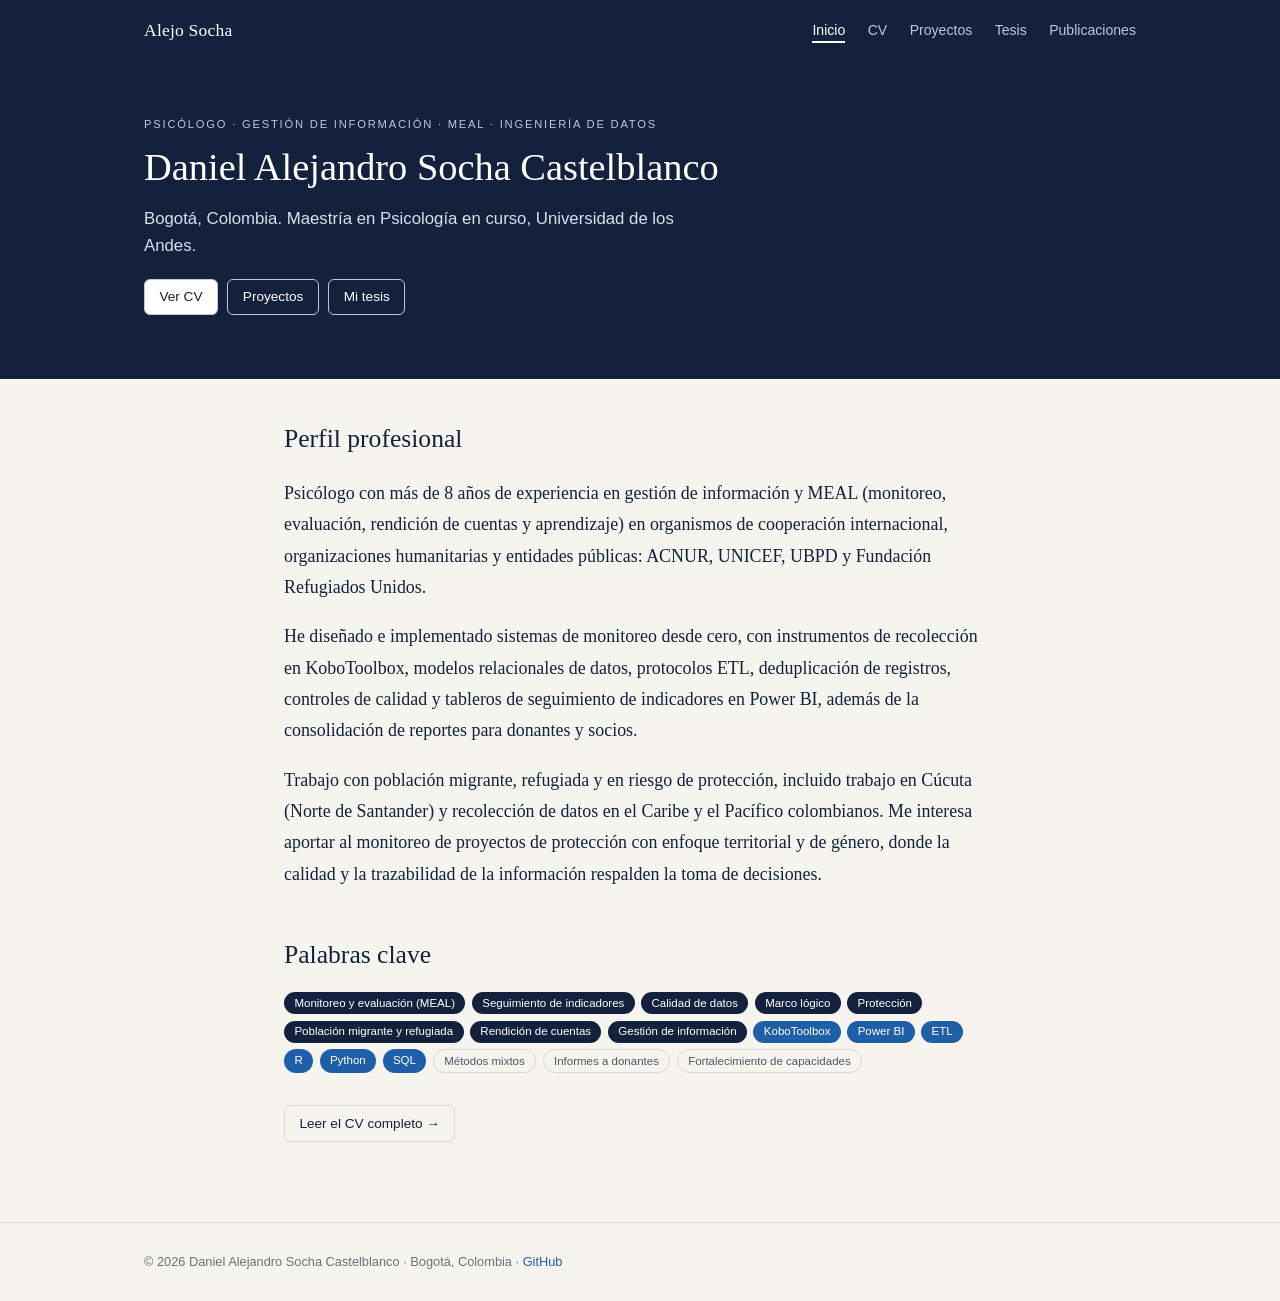
==== index.html @ 06cb5667 "Add 'Publicaciones' link to navigatiInicio: enlace a Publicaciones en el menuon header" ====
<!doctype html>
<html lang="es"><head><meta charset="utf-8"><meta name="viewport" content="width=device-width,initial-scale=1">
<title>Inicio · Alejo Socha</title>
<meta name="description" content="Daniel Alejandro Socha Castelblanco: psicólogo, especialista en gestión de información, MEAL e ingeniería de datos en contextos humanitarios y de desarrollo.">
<link rel="stylesheet" href="style.css"></head><body>
<header class="nav"><div class="wrap"><a class="brand" href="index.html">Alejo Socha</a><nav><ul><li><a href="index.html" class="active">Inicio</a></li><li><a href="cv.html">CV</a></li><li><a href="proyectos.html">Proyectos</a></li><li><a href="tesis.html">Tesis</a></li><li><a href="publicaciones.html">Publicaciones</a></li></ul></nav></div></header>
<section class="hero"><div class="wrap" style="grid-template-columns:1fr">
<div>
<p class="eyebrow">Psicólogo · Gestión de información · MEAL · Ingeniería de datos</p>
<h1>Daniel Alejandro Socha Castelblanco</h1>
<p class="lead">Bogotá, Colombia. Maestría en Psicología en curso, Universidad de los Andes.</p>
<div class="btns"><a class="btn solid" href="cv.html">Ver CV</a><a class="btn" href="proyectos.html">Proyectos</a><a class="btn" href="tesis.html">Mi tesis</a></div>
</div></div></section><main><div class="wrap" style="max-width:760px">
<h2>Perfil profesional</h2>
<p style="font-family:Georgia,serif;font-size:1.12rem;line-height:1.75">Psicólogo con más de 8 años de experiencia en gestión de información y MEAL (monitoreo, evaluación, rendición de cuentas y aprendizaje) en organismos de cooperación internacional, organizaciones humanitarias y entidades públicas: ACNUR, UNICEF, UBPD y Fundación Refugiados Unidos.</p>
<p style="font-family:Georgia,serif;font-size:1.12rem;line-height:1.75">He diseñado e implementado sistemas de monitoreo desde cero, con instrumentos de recolección en KoboToolbox, modelos relacionales de datos, protocolos ETL, deduplicación de registros, controles de calidad y tableros de seguimiento de indicadores en Power BI, además de la consolidación de reportes para donantes y socios.</p>
<p style="font-family:Georgia,serif;font-size:1.12rem;line-height:1.75">Trabajo con población migrante, refugiada y en riesgo de protección, incluido trabajo en Cúcuta (Norte de Santander) y recolección de datos en el Caribe y el Pacífico colombianos. Me interesa aportar al monitoreo de proyectos de protección con enfoque territorial y de género, donde la calidad y la trazabilidad de la información respalden la toma de decisiones.</p>

<h2>Palabras clave</h2>
<div class="tags" style="margin-top:0">
<span class="tag">Monitoreo y evaluación (MEAL)</span><span class="tag">Seguimiento de indicadores</span><span class="tag">Calidad de datos</span><span class="tag">Marco lógico</span><span class="tag">Protección</span><span class="tag">Población migrante y refugiada</span><span class="tag">Rendición de cuentas</span><span class="tag">Gestión de información</span><span class="tag b">KoboToolbox</span><span class="tag b">Power BI</span><span class="tag b">ETL</span><span class="tag b">R</span><span class="tag b">Python</span><span class="tag b">SQL</span><span class="tag o">Métodos mixtos</span><span class="tag o">Informes a donantes</span><span class="tag o">Fortalecimiento de capacidades</span>
</div>
<p style="margin-top:2rem"><a class="btn" style="color:var(--fg);border-color:var(--line)" href="cv.html">Leer el CV completo →</a></p>
</div></main>
<footer><div class="wrap">© 2026 Daniel Alejandro Socha Castelblanco · Bogotá, Colombia · <a href="https://github.com/dalejandro0506">GitHub</a></div></footer>
</body></html>
---- style.css ----
:root{
  --navy:#14213D; --navy-2:#1d2d52; --bg:#F6F4EE; --card:#FDFCF8; --line:#DDD8CB;
  --fg:#14213D; --muted:#4D5669; --soft:#6A7179; --green:#00833D; --red:#B3261E; --gold:#E0A100; --blue:#1F5FA8;
  --serif:Georgia,"Times New Roman",serif; --sans:Arial,Helvetica,sans-serif;
}
@media (prefers-color-scheme:dark){
  :root{--bg:#0d1424; --card:#141d33; --line:#26324e; --fg:#ECE8DD; --muted:#B4BCCB; --soft:#8f98aa; --navy:#0a1020; --navy-2:#16213b; --green:#3fbf7a; --red:#ff6b61; --blue:#6aa8ec}
}
*{box-sizing:border-box}
html{scroll-behavior:smooth}
body{margin:0;background:var(--bg);color:var(--fg);font-family:var(--sans);line-height:1.6;font-size:16px}
a{color:var(--blue);text-decoration:none} a:hover{text-decoration:underline}
.wrap{max-width:1040px;margin:0 auto;padding:0 1.5rem}
header.nav{background:var(--navy);color:#fff}
header.nav .wrap{display:flex;justify-content:space-between;align-items:center;flex-wrap:wrap;gap:.4rem 1.5rem;padding-top:1rem;padding-bottom:1rem}
.brand{font-family:var(--serif);font-size:1.1rem;color:#fff;letter-spacing:.01em}
.brand:hover{text-decoration:none}
.nav ul{list-style:none;display:flex;gap:1.4rem;margin:0;padding:0;flex-wrap:wrap}
.nav li a{color:#BFC8D8;font-size:.88rem;padding-bottom:.2rem}
.nav li a:hover{color:#fff;text-decoration:none}
.nav li a.active{color:#fff;border-bottom:2px solid #fff}
.hero{background:var(--navy);color:#fff;padding:3.5rem 0 4rem}
.hero .wrap{display:grid;grid-template-columns:1.5fr 1fr;gap:3rem;align-items:end}
.eyebrow{font-size:.7rem;letter-spacing:.16em;text-transform:uppercase;color:#BFC8D8;margin:0 0 .6rem}
h1{font-family:var(--serif);font-weight:normal;font-size:2.4rem;line-height:1.2;margin:0 0 1rem}
.hero p.lead{color:#D9DFEA;font-size:1.05rem;margin:0 0 1.2rem;max-width:34rem}
.hero .btns{display:flex;gap:.6rem;flex-wrap:wrap}
.btn{display:inline-block;border:1px solid #BFC8D8;border-radius:6px;padding:.4rem .9rem;font-size:.85rem;color:#fff}
.btn:hover{background:#fff;color:var(--navy);text-decoration:none}
.btn.solid{background:#fff;color:var(--navy)}
.btn.solid:hover{background:#DDE3EE}
.stats{display:grid;grid-template-columns:1fr 1fr;gap:.8rem}
.stat{background:var(--navy-2);border:1px solid #2a3a63;border-radius:8px;padding:.9rem 1rem}
.stat b{display:block;font-family:var(--serif);font-weight:normal;font-size:1.9rem;line-height:1.1}
.stat span{font-size:.75rem;color:#BFC8D8;line-height:1.3;display:block;margin-top:.3rem}
main{padding:2.5rem 0 4rem}
h2{font-family:var(--serif);font-weight:normal;font-size:1.6rem;margin:2.8rem 0 1rem}
h2:first-child{margin-top:0}
h3{font-family:var(--serif);font-weight:normal;font-size:1.15rem;margin:0 0 .3rem}
.label{font-size:.68rem;letter-spacing:.14em;text-transform:uppercase;color:var(--soft);margin:0 0 .4rem}
.cards{display:grid;grid-template-columns:repeat(auto-fit,minmax(280px,1fr));gap:1rem}
.card{background:var(--card);border:1px solid var(--line);border-radius:8px;padding:1.1rem 1.3rem}
.card p{margin:.3rem 0;font-size:.92rem;color:var(--muted)}
.card.dark{background:var(--navy);color:#fff;border-color:var(--navy)}
.card.dark p{color:#D9DFEA}
.card.dark .label{color:#BFC8D8}
.tags{display:flex;flex-wrap:wrap;gap:.4rem;margin-top:.7rem}
.tag{font-size:.72rem;border-radius:999px;padding:.12rem .65rem;color:#fff;background:var(--navy)}
.tag.g{background:var(--green)} .tag.r{background:var(--red)} .tag.b{background:var(--blue)}
.tag.o{background:transparent;color:var(--muted);border:1px solid var(--line)}
.tl{list-style:none;margin:0;padding:0}
.tl>li{display:grid;grid-template-columns:150px 1fr;gap:1.5rem;padding:1.3rem 0;border-top:1px solid var(--line)}
.tl .when{font-size:.8rem;color:var(--soft)}
.tl .org{font-size:.9rem;color:var(--muted);margin:0 0 .5rem}
.tl ul{margin:.4rem 0 0;padding-left:1.1rem;font-size:.92rem;color:var(--muted)}
.tl ul li{margin:.25rem 0}
.meta{color:var(--soft);font-size:.85rem}
.flow{display:grid;grid-template-columns:1fr auto 1fr auto 1fr;gap:.6rem;align-items:stretch}
.flow .arrow{align-self:center;color:var(--soft);font-size:1.4rem}
.flow .card{padding:.9rem 1rem}
.flow .card div{font-size:.85rem;padding:.35rem .5rem;margin:.3rem 0;border:1px solid var(--line);border-radius:5px;background:var(--bg)}
.flow .red div{border-color:var(--red);color:var(--red)} .flow .grn div{border-color:var(--green);color:var(--green)}
table{border-collapse:collapse;width:100%;font-size:.88rem;background:var(--card)}
th{background:var(--navy);color:#fff;text-align:left;padding:.5rem .7rem;font-weight:bold;font-size:.78rem}
td{padding:.5rem .7rem;border-top:1px solid var(--line);color:var(--muted)}
footer{border-top:1px solid var(--line);padding:1.8rem 0;color:var(--soft);font-size:.8rem}
@media(max-width:760px){
  .hero .wrap{grid-template-columns:1fr} h1{font-size:1.9rem}
  .tl>li{grid-template-columns:1fr;gap:.3rem}
  .flow{grid-template-columns:1fr}.flow .arrow{transform:rotate(90deg);justify-self:center}
}
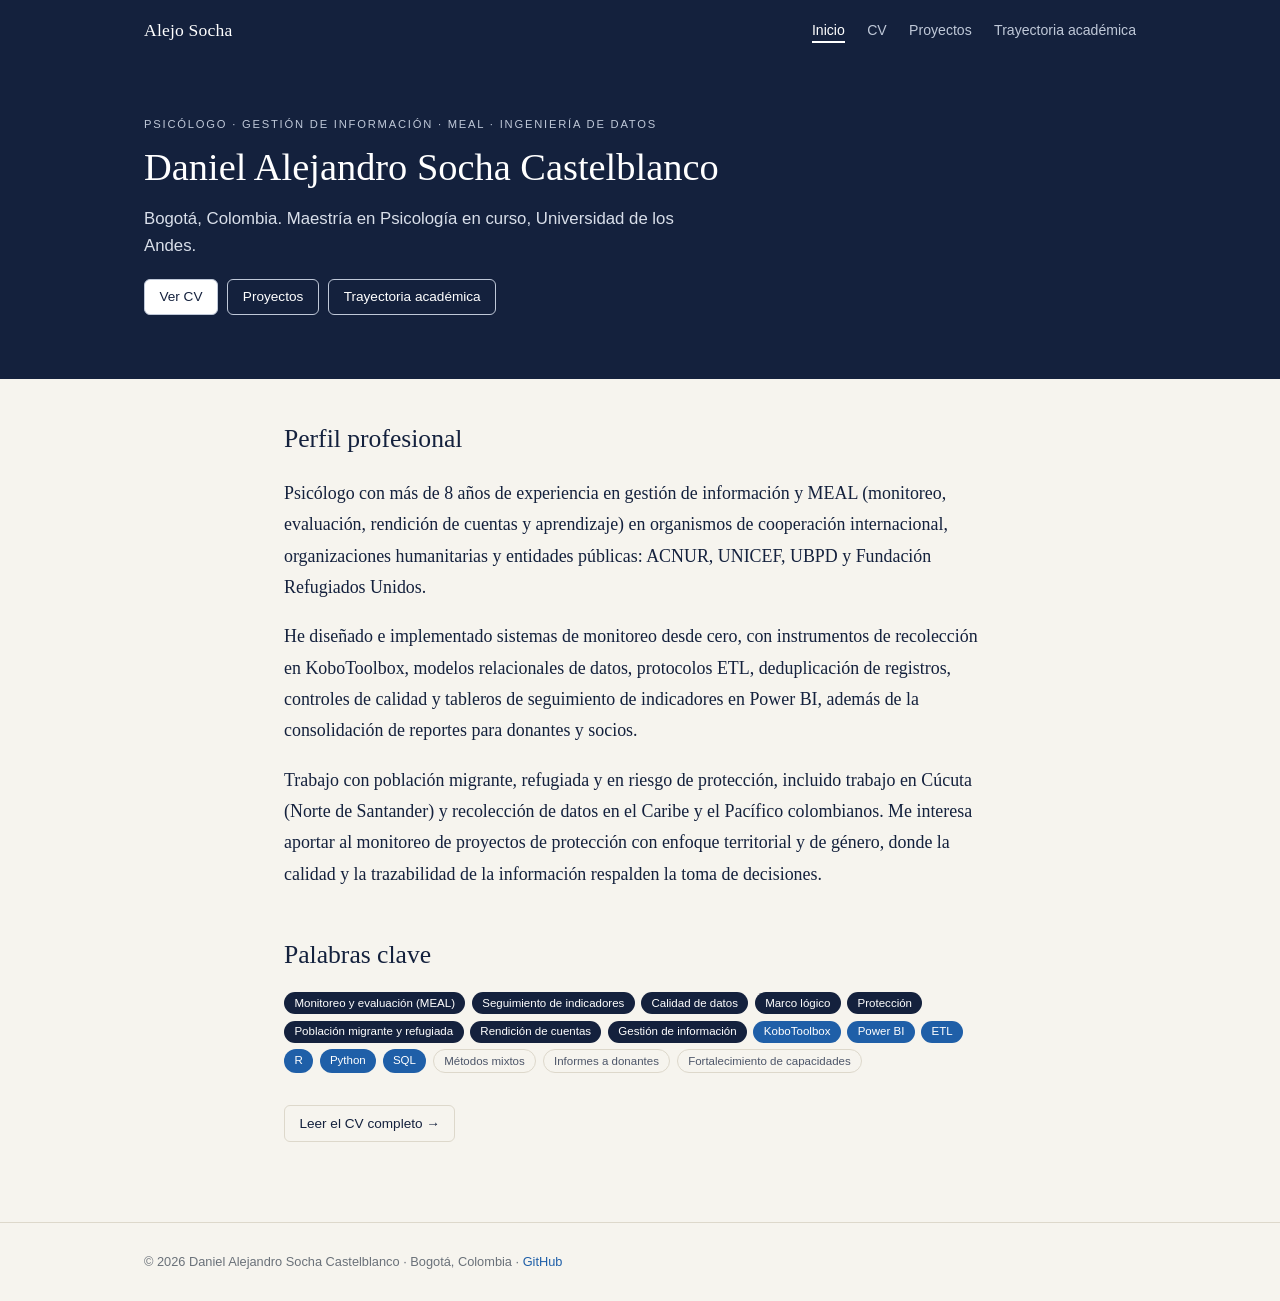
==== commit 024491e9: "Inicio: menu Trayectoria academica" ====
--- a/index.html
+++ b/index.html
@@ -3,13 +3,13 @@
 <title>Inicio · Alejo Socha</title>
 <meta name="description" content="Daniel Alejandro Socha Castelblanco: psicólogo, especialista en gestión de información, MEAL e ingeniería de datos en contextos humanitarios y de desarrollo.">
 <link rel="stylesheet" href="style.css"></head><body>
-<header class="nav"><div class="wrap"><a class="brand" href="index.html">Alejo Socha</a><nav><ul><li><a href="index.html" class="active">Inicio</a></li><li><a href="cv.html">CV</a></li><li><a href="proyectos.html">Proyectos</a></li><li><a href="tesis.html">Tesis</a></li><li><a href="publicaciones.html">Publicaciones</a></li></ul></nav></div></header>
+<header class="nav"><div class="wrap"><a class="brand" href="index.html">Alejo Socha</a><nav><ul><li><a href="index.html" class="active">Inicio</a></li><li><a href="cv.html">CV</a></li><li><a href="proyectos.html">Proyectos</a></li><li><a href="tesis.html">Trayectoria académica</a></li></ul></nav></div></header>
 <section class="hero"><div class="wrap" style="grid-template-columns:1fr">
 <div>
 <p class="eyebrow">Psicólogo · Gestión de información · MEAL · Ingeniería de datos</p>
 <h1>Daniel Alejandro Socha Castelblanco</h1>
 <p class="lead">Bogotá, Colombia. Maestría en Psicología en curso, Universidad de los Andes.</p>
-<div class="btns"><a class="btn solid" href="cv.html">Ver CV</a><a class="btn" href="proyectos.html">Proyectos</a><a class="btn" href="tesis.html">Mi tesis</a></div>
+<div class="btns"><a class="btn solid" href="cv.html">Ver CV</a><a class="btn" href="proyectos.html">Proyectos</a><a class="btn" href="tesis.html">Trayectoria académica</a></div>
 </div></div></section><main><div class="wrap" style="max-width:760px">
 <h2>Perfil profesional</h2>
 <p style="font-family:Georgia,serif;font-size:1.12rem;line-height:1.75">Psicólogo con más de 8 años de experiencia en gestión de información y MEAL (monitoreo, evaluación, rendición de cuentas y aprendizaje) en organismos de cooperación internacional, organizaciones humanitarias y entidades públicas: ACNUR, UNICEF, UBPD y Fundación Refugiados Unidos.</p>
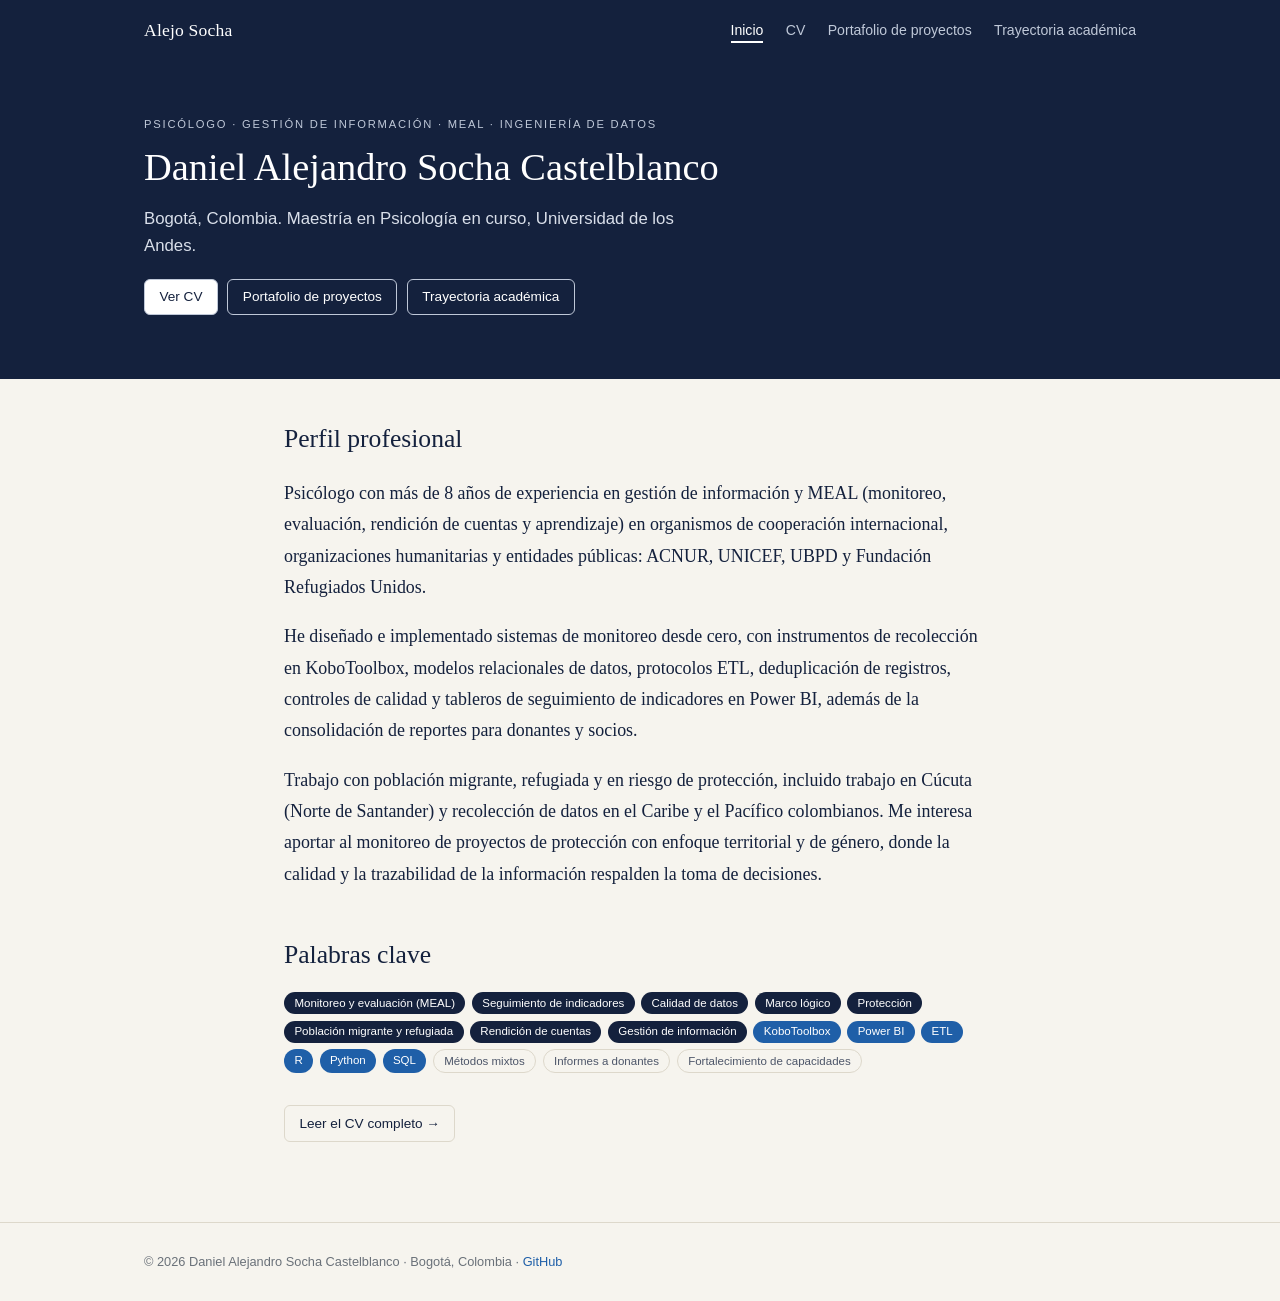
==== commit 7c0a3689: "Update index.html" ====
--- a/index.html
+++ b/index.html
@@ -3,13 +3,13 @@
 <title>Inicio · Alejo Socha</title>
 <meta name="description" content="Daniel Alejandro Socha Castelblanco: psicólogo, especialista en gestión de información, MEAL e ingeniería de datos en contextos humanitarios y de desarrollo.">
 <link rel="stylesheet" href="style.css"></head><body>
-<header class="nav"><div class="wrap"><a class="brand" href="index.html">Alejo Socha</a><nav><ul><li><a href="index.html" class="active">Inicio</a></li><li><a href="cv.html">CV</a></li><li><a href="proyectos.html">Proyectos</a></li><li><a href="tesis.html">Trayectoria académica</a></li></ul></nav></div></header>
+<header class="nav"><div class="wrap"><a class="brand" href="index.html">Alejo Socha</a><nav><ul><li><a href="index.html" class="active">Inicio</a></li><li><a href="cv.html">CV</a></li><li><a href="proyectos.html">Portafolio de proyectos</a></li><li><a href="tesis.html">Trayectoria académica</a></li></ul></nav></div></header>
 <section class="hero"><div class="wrap" style="grid-template-columns:1fr">
 <div>
 <p class="eyebrow">Psicólogo · Gestión de información · MEAL · Ingeniería de datos</p>
 <h1>Daniel Alejandro Socha Castelblanco</h1>
 <p class="lead">Bogotá, Colombia. Maestría en Psicología en curso, Universidad de los Andes.</p>
-<div class="btns"><a class="btn solid" href="cv.html">Ver CV</a><a class="btn" href="proyectos.html">Proyectos</a><a class="btn" href="tesis.html">Trayectoria académica</a></div>
+<div class="btns"><a class="btn solid" href="cv.html">Ver CV</a><a class="btn" href="proyectos.html">Portafolio de proyectos</a><a class="btn" href="tesis.html">Trayectoria académica</a></div>
 </div></div></section><main><div class="wrap" style="max-width:760px">
 <h2>Perfil profesional</h2>
 <p style="font-family:Georgia,serif;font-size:1.12rem;line-height:1.75">Psicólogo con más de 8 años de experiencia en gestión de información y MEAL (monitoreo, evaluación, rendición de cuentas y aprendizaje) en organismos de cooperación internacional, organizaciones humanitarias y entidades públicas: ACNUR, UNICEF, UBPD y Fundación Refugiados Unidos.</p>
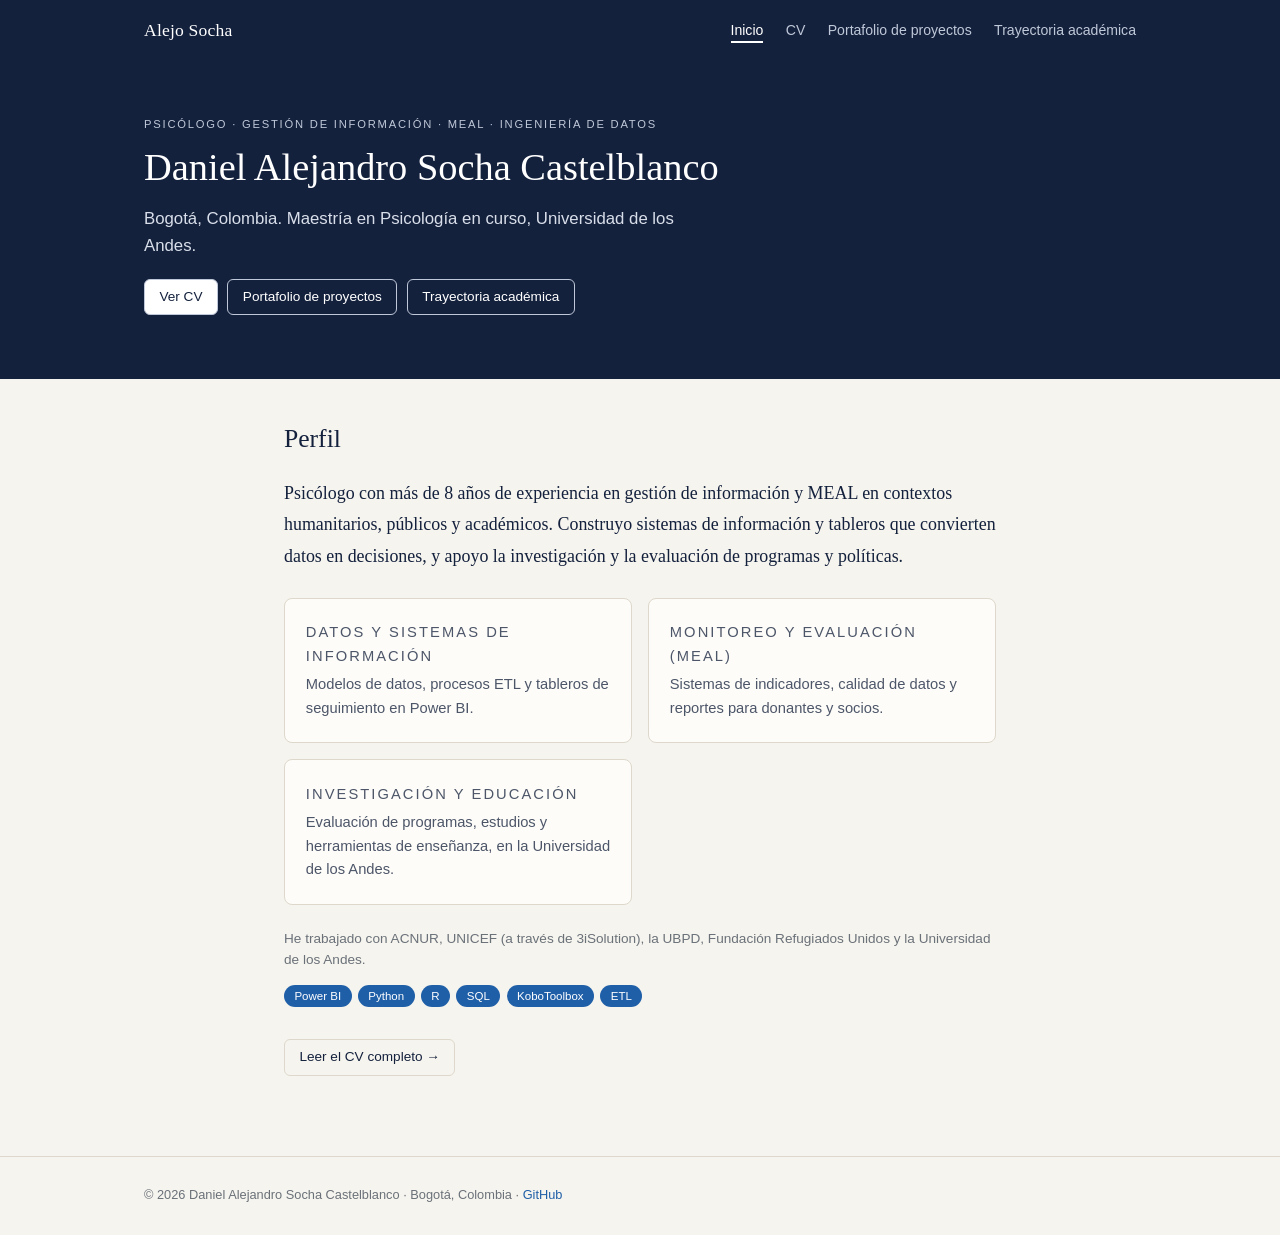
==== commit f8b16e7c: "Inicio: perfil sintetizado Added professional profile and experience details." ====
--- a/index.html
+++ b/index.html
@@ -10,16 +10,21 @@
 <h1>Daniel Alejandro Socha Castelblanco</h1>
 <p class="lead">Bogotá, Colombia. Maestría en Psicología en curso, Universidad de los Andes.</p>
 <div class="btns"><a class="btn solid" href="cv.html">Ver CV</a><a class="btn" href="proyectos.html">Portafolio de proyectos</a><a class="btn" href="tesis.html">Trayectoria académica</a></div>
-</div></div></section><main><div class="wrap" style="max-width:760px">
-<h2>Perfil profesional</h2>
-<p style="font-family:Georgia,serif;font-size:1.12rem;line-height:1.75">Psicólogo con más de 8 años de experiencia en gestión de información y MEAL (monitoreo, evaluación, rendición de cuentas y aprendizaje) en organismos de cooperación internacional, organizaciones humanitarias y entidades públicas: ACNUR, UNICEF, UBPD y Fundación Refugiados Unidos.</p>
-<p style="font-family:Georgia,serif;font-size:1.12rem;line-height:1.75">He diseñado e implementado sistemas de monitoreo desde cero, con instrumentos de recolección en KoboToolbox, modelos relacionales de datos, protocolos ETL, deduplicación de registros, controles de calidad y tableros de seguimiento de indicadores en Power BI, además de la consolidación de reportes para donantes y socios.</p>
-<p style="font-family:Georgia,serif;font-size:1.12rem;line-height:1.75">Trabajo con población migrante, refugiada y en riesgo de protección, incluido trabajo en Cúcuta (Norte de Santander) y recolección de datos en el Caribe y el Pacífico colombianos. Me interesa aportar al monitoreo de proyectos de protección con enfoque territorial y de género, donde la calidad y la trazabilidad de la información respalden la toma de decisiones.</p>
+</div></div></section><main>
+<div class="wrap" style="max-width:760px">
+<h2>Perfil</h2>
+<p style="font-family:Georgia,serif;font-size:1.12rem;line-height:1.75">Psicólogo con más de 8 años de experiencia en gestión de información y MEAL en contextos humanitarios, públicos y académicos. Construyo sistemas de información y tableros que convierten datos en decisiones, y apoyo la investigación y la evaluación de programas y políticas.</p>
 
-<h2>Palabras clave</h2>
-<div class="tags" style="margin-top:0">
-<span class="tag">Monitoreo y evaluación (MEAL)</span><span class="tag">Seguimiento de indicadores</span><span class="tag">Calidad de datos</span><span class="tag">Marco lógico</span><span class="tag">Protección</span><span class="tag">Población migrante y refugiada</span><span class="tag">Rendición de cuentas</span><span class="tag">Gestión de información</span><span class="tag b">KoboToolbox</span><span class="tag b">Power BI</span><span class="tag b">ETL</span><span class="tag b">R</span><span class="tag b">Python</span><span class="tag b">SQL</span><span class="tag o">Métodos mixtos</span><span class="tag o">Informes a donantes</span><span class="tag o">Fortalecimiento de capacidades</span>
+<div class="cards" style="margin-top:1.6rem">
+  <div class="card"><p class="label">Datos y sistemas de información</p><p>Modelos de datos, procesos ETL y tableros de seguimiento en Power BI.</p></div>
+  <div class="card"><p class="label">Monitoreo y evaluación (MEAL)</p><p>Sistemas de indicadores, calidad de datos y reportes para donantes y socios.</p></div>
+  <div class="card"><p class="label">Investigación y educación</p><p>Evaluación de programas, estudios y herramientas de enseñanza, en la Universidad de los Andes.</p></div>
 </div>
+
+<p class="meta" style="margin-top:1.4rem">He trabajado con ACNUR, UNICEF (a través de 3iSolution), la UBPD, Fundación Refugiados Unidos y la Universidad de los Andes.</p>
+
+<div class="tags" style="margin-top:.6rem"><span class="tag b">Power BI</span><span class="tag b">Python</span><span class="tag b">R</span><span class="tag b">SQL</span><span class="tag b">KoboToolbox</span><span class="tag b">ETL</span></div>
+
 <p style="margin-top:2rem"><a class="btn" style="color:var(--fg);border-color:var(--line)" href="cv.html">Leer el CV completo →</a></p>
 </div></main>
 <footer><div class="wrap">© 2026 Daniel Alejandro Socha Castelblanco · Bogotá, Colombia · <a href="https://github.com/dalejandro0506">GitHub</a></div></footer>
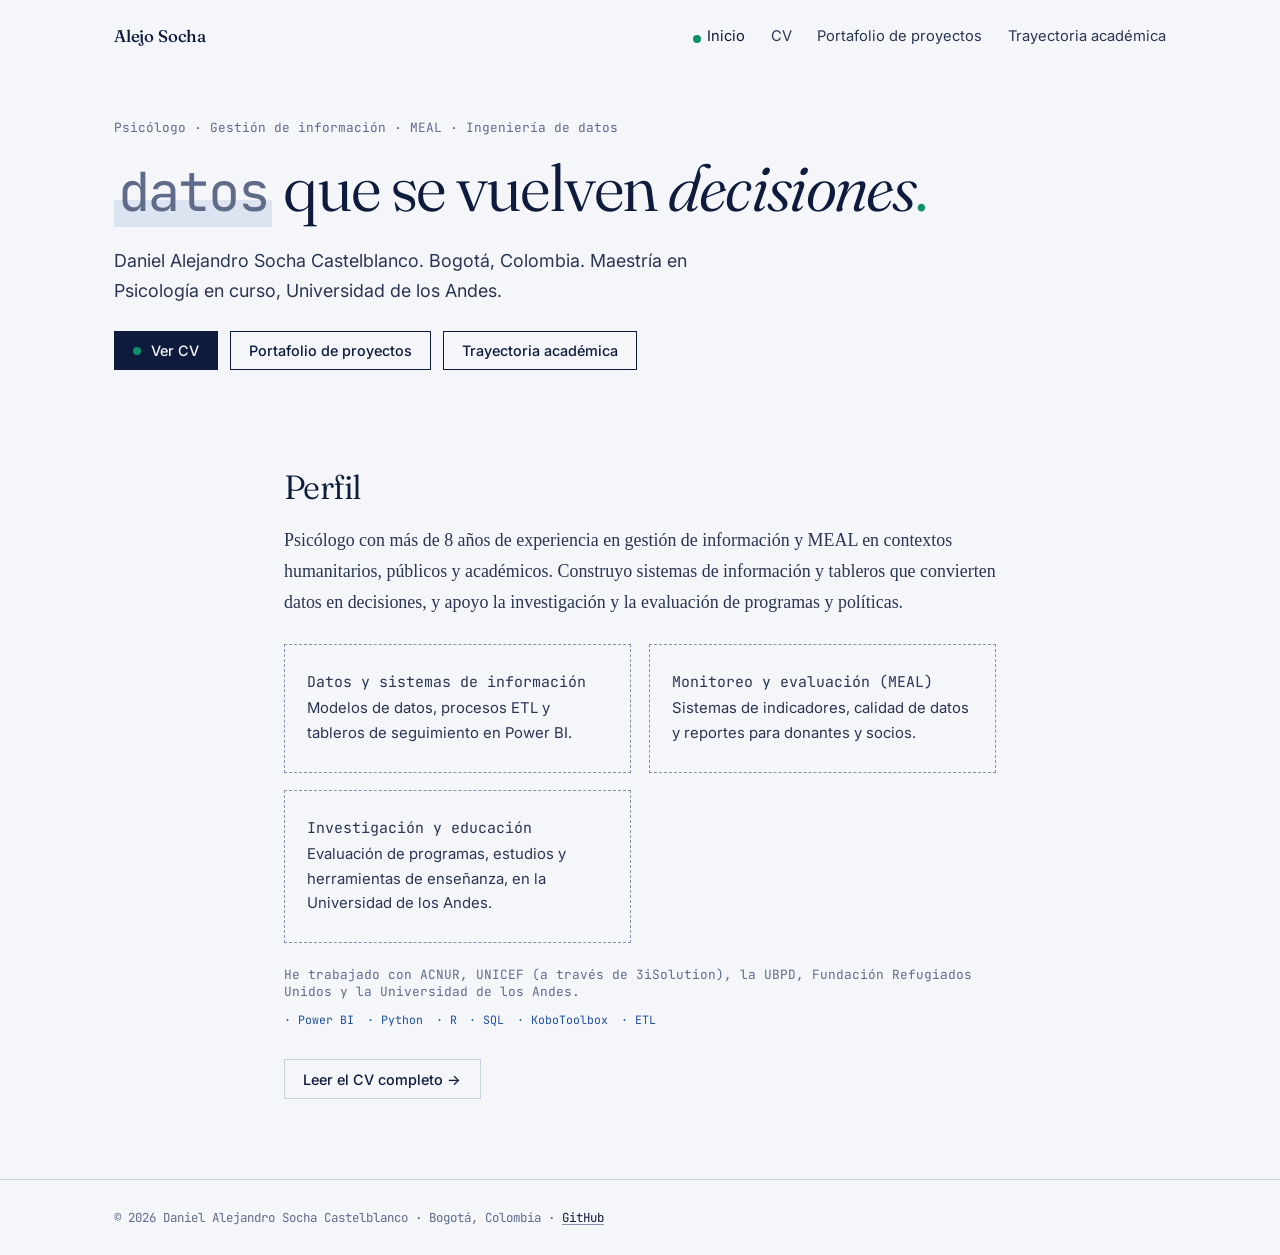
==== commit ccdde481: "Inicio: titular datos que se vuelven decisiones y rastro de mirada" ====
--- a/index.html
+++ b/index.html
@@ -7,8 +7,8 @@
 <section class="hero"><div class="wrap" style="grid-template-columns:1fr">
 <div>
 <p class="eyebrow">Psicólogo · Gestión de información · MEAL · Ingeniería de datos</p>
-<h1>Daniel Alejandro Socha Castelblanco</h1>
-<p class="lead">Bogotá, Colombia. Maestría en Psicología en curso, Universidad de los Andes.</p>
+<h1><span class="raw">datos</span> que se vuelven <em>decisiones</em><span class="dec">.</span></h1>
+<p class="lead">Daniel Alejandro Socha Castelblanco. Bogotá, Colombia. Maestría en Psicología en curso, Universidad de los Andes.</p>
 <div class="btns"><a class="btn solid" href="cv.html">Ver CV</a><a class="btn" href="proyectos.html">Portafolio de proyectos</a><a class="btn" href="tesis.html">Trayectoria académica</a></div>
 </div></div></section><main>
 <div class="wrap" style="max-width:760px">
@@ -28,4 +28,4 @@
 <p style="margin-top:2rem"><a class="btn" style="color:var(--fg);border-color:var(--line)" href="cv.html">Leer el CV completo →</a></p>
 </div></main>
 <footer><div class="wrap">© 2026 Daniel Alejandro Socha Castelblanco · Bogotá, Colombia · <a href="https://github.com/dalejandro0506">GitHub</a></div></footer>
-</body></html>
+<script src="gaze.js" defer></script></body></html>
--- a/style.css
+++ b/style.css
@@ -1,71 +1,87 @@
+@import url("https://fonts.googleapis.com/css2?family=Fraunces:ital,opsz,wght@0,9..144,300..500;1,9..144,300..500&family=Inter:wght@400;500&family=JetBrains+Mono:wght@400&display=swap");
 :root{
-  --navy:#14213D; --navy-2:#1d2d52; --bg:#F6F4EE; --card:#FDFCF8; --line:#DDD8CB;
-  --fg:#14213D; --muted:#4D5669; --soft:#6A7179; --green:#00833D; --red:#B3261E; --gold:#E0A100; --blue:#1F5FA8;
-  --serif:Georgia,"Times New Roman",serif; --sans:Arial,Helvetica,sans-serif;
+  --navy:#0E1B3D; --navy-2:#16264f; --bg:#F4F6FA; --card:#FFFFFF; --line:#CAD2E1; --dash:#8591AC;
+  --fg:#0E1B3D; --muted:#2A3552; --soft:#5F6B88; --acc:#0E8F68; --acc2:#0A6F51; --hl:#DCE3F1;
+  --green:#0E8F68; --red:#A8322F; --gold:#B7791F; --blue:#1F4E9E;
+  --serif:"Fraunces",Georgia,"Times New Roman",serif; --sans:"Inter",system-ui,Arial,sans-serif; --mono:"JetBrains Mono",ui-monospace,Menlo,monospace;
 }
 @media (prefers-color-scheme:dark){
-  :root{--bg:#0d1424; --card:#141d33; --line:#26324e; --fg:#ECE8DD; --muted:#B4BCCB; --soft:#8f98aa; --navy:#0a1020; --navy-2:#16213b; --green:#3fbf7a; --red:#ff6b61; --blue:#6aa8ec}
+  :root{--bg:#0A1226; --card:#101A35; --line:#26324e; --dash:#4A5B80; --fg:#ECEFF7; --muted:#C3CBDC; --soft:#97A2BC; --navy:#060B18; --navy-2:#16213b; --acc:#2FC594; --acc2:#5ED6AE; --hl:#1B2847; --green:#2FC594; --red:#ff7a72; --blue:#7DB0F0}
 }
 *{box-sizing:border-box}
 html{scroll-behavior:smooth}
-body{margin:0;background:var(--bg);color:var(--fg);font-family:var(--sans);line-height:1.6;font-size:16px}
-a{color:var(--blue);text-decoration:none} a:hover{text-decoration:underline}
-.wrap{max-width:1040px;margin:0 auto;padding:0 1.5rem}
-header.nav{background:var(--navy);color:#fff}
-header.nav .wrap{display:flex;justify-content:space-between;align-items:center;flex-wrap:wrap;gap:.4rem 1.5rem;padding-top:1rem;padding-bottom:1rem}
-.brand{font-family:var(--serif);font-size:1.1rem;color:#fff;letter-spacing:.01em}
-.brand:hover{text-decoration:none}
-.nav ul{list-style:none;display:flex;gap:1.4rem;margin:0;padding:0;flex-wrap:wrap}
-.nav li a{color:#BFC8D8;font-size:.88rem;padding-bottom:.2rem}
-.nav li a:hover{color:#fff;text-decoration:none}
-.nav li a.active{color:#fff;border-bottom:2px solid #fff}
-.hero{background:var(--navy);color:#fff;padding:3.5rem 0 4rem}
+body{margin:0;background:var(--bg);color:var(--muted);font-family:var(--sans);line-height:1.65;font-size:16px;-webkit-font-smoothing:antialiased}
+a{color:var(--fg);text-decoration:underline;text-decoration-color:var(--dash);text-underline-offset:.2em} a:hover{text-decoration-color:var(--acc);color:var(--acc2)}
+.wrap{max-width:1100px;margin:0 auto;padding:0 1.5rem}
+header.nav{background:var(--bg);color:var(--fg)}
+header.nav .wrap{display:flex;justify-content:space-between;align-items:center;flex-wrap:wrap;gap:.4rem 1.5rem;padding-top:1.4rem;padding-bottom:1.2rem}
+.brand{font:500 1.05rem var(--serif);letter-spacing:-.01em;color:var(--fg);text-decoration:none}
+.brand:hover{text-decoration:none;color:var(--fg)}
+.nav ul{list-style:none;display:flex;gap:1.6rem;margin:0;padding:0;flex-wrap:wrap}
+.nav li a{position:relative;color:var(--muted);font-size:.92rem;text-decoration:none;padding-bottom:.1rem}
+.nav li a:hover{color:var(--fg);text-decoration:none}
+.nav li a.active{color:var(--fg);border:0}
+.nav li a.active::before{content:"";position:absolute;left:-.9rem;top:.55em;width:.5rem;height:.5rem;border-radius:50%;background:var(--acc)}
+.hero{background:var(--bg);color:var(--fg);padding:3.2rem 0 3.6rem}
 .hero .wrap{display:grid;grid-template-columns:1.5fr 1fr;gap:3rem;align-items:end}
-.eyebrow{font-size:.7rem;letter-spacing:.16em;text-transform:uppercase;color:#BFC8D8;margin:0 0 .6rem}
-h1{font-family:var(--serif);font-weight:normal;font-size:2.4rem;line-height:1.2;margin:0 0 1rem}
-.hero p.lead{color:#D9DFEA;font-size:1.05rem;margin:0 0 1.2rem;max-width:34rem}
-.hero .btns{display:flex;gap:.6rem;flex-wrap:wrap}
-.btn{display:inline-block;border:1px solid #BFC8D8;border-radius:6px;padding:.4rem .9rem;font-size:.85rem;color:#fff}
-.btn:hover{background:#fff;color:var(--navy);text-decoration:none}
-.btn.solid{background:#fff;color:var(--navy)}
-.btn.solid:hover{background:#DDE3EE}
-.stats{display:grid;grid-template-columns:1fr 1fr;gap:.8rem}
-.stat{background:var(--navy-2);border:1px solid #2a3a63;border-radius:8px;padding:.9rem 1rem}
-.stat b{display:block;font-family:var(--serif);font-weight:normal;font-size:1.9rem;line-height:1.1}
-.stat span{font-size:.75rem;color:#BFC8D8;line-height:1.3;display:block;margin-top:.3rem}
+.eyebrow{font:400 .8rem var(--mono);letter-spacing:0;text-transform:none;color:var(--soft);margin:0 0 1.1rem}
+h1{font-family:var(--serif);font-weight:340;font-optical-sizing:auto;font-variation-settings:"opsz" 72;font-size:clamp(2.4rem,5.4vw,4.1rem);line-height:1.04;letter-spacing:-.025em;margin:0 0 1.2rem;color:var(--fg)}
+h1 em{font-style:italic}
+h1 .raw{font:400 .82em var(--mono);letter-spacing:-.04em;color:var(--soft);background:linear-gradient(transparent 62%,var(--hl) 62%);padding:0 .08em}
+h1 .dec{color:var(--acc)}
+.hero p.lead{color:var(--muted);font-size:1.12rem;margin:0 0 1.6rem;max-width:36rem}
+.hero .btns{display:flex;gap:.7rem;flex-wrap:wrap}
+.btn{display:inline-flex;align-items:center;gap:.6rem;border:1px solid var(--fg);border-radius:0;padding:.65rem 1.15rem;font:500 .9rem var(--sans);color:var(--fg);text-decoration:none;background:transparent}
+.btn:hover{background:var(--acc);border-color:var(--acc);color:#fff;text-decoration:none}
+.btn.solid{background:var(--fg);color:var(--bg)}
+.btn.solid::before{content:"";width:.5rem;height:.5rem;border-radius:50%;background:var(--acc)}
+.btn.solid:hover{background:var(--acc);color:#fff}
+.btn.solid:hover::before{background:#fff}
+.stats{display:grid;grid-template-columns:1fr 1fr;gap:.9rem}
+.stat{background:transparent;border:1px dashed var(--dash);border-radius:0;padding:.9rem 1rem}
+.stat b{display:block;font:340 2rem/1.1 var(--serif);color:var(--fg);letter-spacing:-.02em}
+.stat span{font-size:.78rem;color:var(--soft);line-height:1.35;display:block;margin-top:.3rem}
 main{padding:2.5rem 0 4rem}
-h2{font-family:var(--serif);font-weight:normal;font-size:1.6rem;margin:2.8rem 0 1rem}
+h2{font-family:var(--serif);font-weight:340;font-optical-sizing:auto;font-size:clamp(1.6rem,3vw,2.1rem);letter-spacing:-.015em;line-height:1.15;margin:3rem 0 1.1rem;color:var(--fg)}
 h2:first-child{margin-top:0}
-h3{font-family:var(--serif);font-weight:normal;font-size:1.15rem;margin:0 0 .3rem}
-.label{font-size:.68rem;letter-spacing:.14em;text-transform:uppercase;color:var(--soft);margin:0 0 .4rem}
-.cards{display:grid;grid-template-columns:repeat(auto-fit,minmax(280px,1fr));gap:1rem}
-.card{background:var(--card);border:1px solid var(--line);border-radius:8px;padding:1.1rem 1.3rem}
-.card p{margin:.3rem 0;font-size:.92rem;color:var(--muted)}
-.card.dark{background:var(--navy);color:#fff;border-color:var(--navy)}
-.card.dark p{color:#D9DFEA}
-.card.dark .label{color:#BFC8D8}
-.tags{display:flex;flex-wrap:wrap;gap:.4rem;margin-top:.7rem}
-.tag{font-size:.72rem;border-radius:999px;padding:.12rem .65rem;color:#fff;background:var(--navy)}
-.tag.g{background:var(--green)} .tag.r{background:var(--red)} .tag.b{background:var(--blue)}
-.tag.o{background:transparent;color:var(--muted);border:1px solid var(--line)}
+h3{font-family:var(--serif);font-weight:400;font-size:1.2rem;letter-spacing:-.005em;margin:0 0 .3rem;color:var(--fg)}
+.label{font:400 .72rem var(--mono);letter-spacing:0;text-transform:none;color:var(--soft);margin:0 0 .5rem}
+.cards{display:grid;grid-template-columns:repeat(auto-fit,minmax(280px,1fr));gap:1.1rem}
+.card{background:transparent;border:1px dashed var(--dash);border-radius:0;padding:1.3rem 1.4rem;transition:border-color .2s,background .2s}
+.card:hover{border-color:var(--acc);background:color-mix(in srgb,var(--acc) 5%,transparent)}
+.card p{margin:.35rem 0;font-size:.93rem;color:var(--muted)}
+.card.dark{background:var(--navy);color:#E8ECF5;border:1px solid var(--navy)}
+.card.dark h3{color:#fff}
+.card.dark p{color:#CBD3E6}
+.card.dark .label{color:#9AA6C2}
+.tags{display:flex;flex-wrap:wrap;gap:.35rem .8rem;margin-top:.8rem}
+.tag{font:400 .72rem var(--mono);border-radius:0;padding:0;color:var(--soft);background:transparent;border:0}
+.tag::before{content:"· "}
+.tag.g{color:var(--acc2)} .tag.r{color:var(--red)} .tag.b{color:var(--blue)}
+.tag.o{background:transparent;color:var(--soft);border:0}
+.card.dark .tag{color:#B8C2DA}
 .tl{list-style:none;margin:0;padding:0}
-.tl>li{display:grid;grid-template-columns:150px 1fr;gap:1.5rem;padding:1.3rem 0;border-top:1px solid var(--line)}
-.tl .when{font-size:.8rem;color:var(--soft)}
-.tl .org{font-size:.9rem;color:var(--muted);margin:0 0 .5rem}
-.tl ul{margin:.4rem 0 0;padding-left:1.1rem;font-size:.92rem;color:var(--muted)}
+.tl>li{display:grid;grid-template-columns:150px 1fr;gap:1.5rem;padding:1.4rem 0;border-top:1px solid var(--line)}
+.tl .when{font:400 .78rem var(--mono);color:var(--soft)}
+.tl .org{font-size:.92rem;color:var(--soft);margin:0 0 .5rem}
+.tl ul{margin:.4rem 0 0;padding-left:1.1rem;font-size:.93rem;color:var(--muted)}
 .tl ul li{margin:.25rem 0}
-.meta{color:var(--soft);font-size:.85rem}
+.meta{color:var(--soft);font:400 .8rem var(--mono)}
 .flow{display:grid;grid-template-columns:1fr auto 1fr auto 1fr;gap:.6rem;align-items:stretch}
 .flow .arrow{align-self:center;color:var(--soft);font-size:1.4rem}
 .flow .card{padding:.9rem 1rem}
-.flow .card div{font-size:.85rem;padding:.35rem .5rem;margin:.3rem 0;border:1px solid var(--line);border-radius:5px;background:var(--bg)}
-.flow .red div{border-color:var(--red);color:var(--red)} .flow .grn div{border-color:var(--green);color:var(--green)}
+.flow .card div{font-size:.85rem;padding:.35rem .5rem;margin:.3rem 0;border:1px solid var(--line);border-radius:0;background:var(--bg)}
+.flow .red div{border-color:var(--red);color:var(--red)} .flow .grn div{border-color:var(--green);color:var(--acc2)}
 table{border-collapse:collapse;width:100%;font-size:.88rem;background:var(--card)}
-th{background:var(--navy);color:#fff;text-align:left;padding:.5rem .7rem;font-weight:bold;font-size:.78rem}
-td{padding:.5rem .7rem;border-top:1px solid var(--line);color:var(--muted)}
-footer{border-top:1px solid var(--line);padding:1.8rem 0;color:var(--soft);font-size:.8rem}
+th{background:var(--navy);color:#fff;text-align:left;padding:.55rem .7rem;font:500 .78rem var(--sans)}
+td{padding:.55rem .7rem;border-top:1px solid var(--line);color:var(--muted)}
+footer{border-top:1px solid var(--line);padding:1.8rem 0;color:var(--soft);font:400 .78rem var(--mono)}
+::selection{background:var(--acc);color:#fff}
+:focus-visible{outline:2px solid var(--acc);outline-offset:2px}
 @media(max-width:760px){
-  .hero .wrap{grid-template-columns:1fr} h1{font-size:1.9rem}
+  .hero .wrap{grid-template-columns:1fr} 
   .tl>li{grid-template-columns:1fr;gap:.3rem}
   .flow{grid-template-columns:1fr}.flow .arrow{transform:rotate(90deg);justify-self:center}
+  .nav ul{gap:.4rem 1.2rem}.nav li a.active::before{display:none}.nav li a.active{border-bottom:2px solid var(--acc)}
 }
+@media (prefers-reduced-motion:reduce){*{transition:none!important;scroll-behavior:auto!important}}
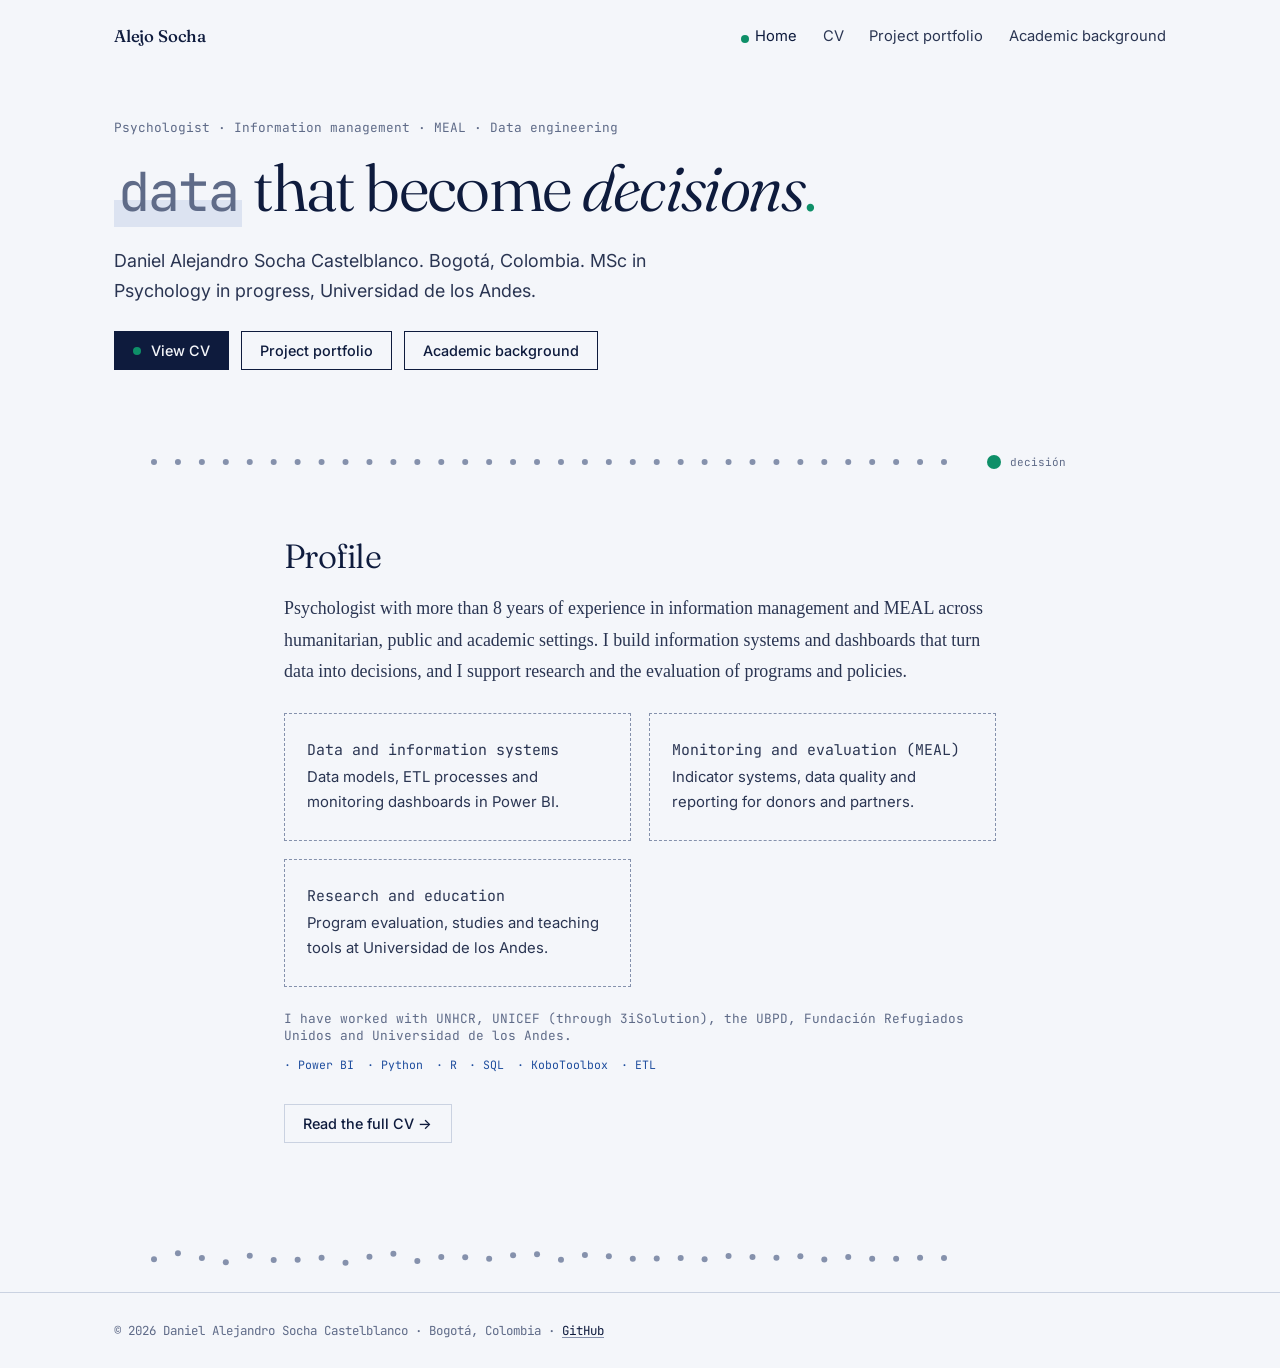
==== commit c61827e2: "Translate index.html content from Spanish to English" ====
--- a/index.html
+++ b/index.html
@@ -1,31 +1,32 @@
 <!doctype html>
-<html lang="es"><head><meta charset="utf-8"><meta name="viewport" content="width=device-width,initial-scale=1">
-<title>Inicio · Alejo Socha</title>
-<meta name="description" content="Daniel Alejandro Socha Castelblanco: psicólogo, especialista en gestión de información, MEAL e ingeniería de datos en contextos humanitarios y de desarrollo.">
+<html lang="en"><head><meta charset="utf-8"><meta name="viewport" content="width=device-width,initial-scale=1">
+<title>Home · Alejo Socha</title>
+<meta name="description" content="Daniel Alejandro Socha Castelblanco: psychologist, information management, MEAL and data engineering specialist in humanitarian and development settings.">
 <link rel="stylesheet" href="style.css"></head><body>
-<header class="nav"><div class="wrap"><a class="brand" href="index.html">Alejo Socha</a><nav><ul><li><a href="index.html" class="active">Inicio</a></li><li><a href="cv.html">CV</a></li><li><a href="proyectos.html">Portafolio de proyectos</a></li><li><a href="tesis.html">Trayectoria académica</a></li></ul></nav></div></header>
+<header class="nav"><div class="wrap"><a class="brand" href="index.html">Alejo Socha</a><nav><ul><li><a href="index.html" class="active">Home</a></li><li><a href="cv.html">CV</a></li><li><a href="proyectos.html">Project portfolio</a></li><li><a href="tesis.html">Academic background</a></li></ul></nav></div></header>
 <section class="hero"><div class="wrap" style="grid-template-columns:1fr">
 <div>
-<p class="eyebrow">Psicólogo · Gestión de información · MEAL · Ingeniería de datos</p>
-<h1><span class="raw">datos</span> que se vuelven <em>decisiones</em><span class="dec">.</span></h1>
-<p class="lead">Daniel Alejandro Socha Castelblanco. Bogotá, Colombia. Maestría en Psicología en curso, Universidad de los Andes.</p>
-<div class="btns"><a class="btn solid" href="cv.html">Ver CV</a><a class="btn" href="proyectos.html">Portafolio de proyectos</a><a class="btn" href="tesis.html">Trayectoria académica</a></div>
+<p class="eyebrow">Psychologist · Information management · MEAL · Data engineering</p>
+<h1><span class="raw">data</span> that become <em>decisions</em><span class="dec">.</span></h1>
+<p class="lead">Daniel Alejandro Socha Castelblanco. Bogotá, Colombia. MSc in Psychology in progress, Universidad de los Andes.</p>
+<div class="btns"><a class="btn solid" href="cv.html">View CV</a><a class="btn" href="proyectos.html">Project portfolio</a><a class="btn" href="tesis.html">Academic background</a></div>
 </div></div></section><main>
 <div class="wrap" style="max-width:760px">
-<h2>Perfil</h2>
-<p style="font-family:Georgia,serif;font-size:1.12rem;line-height:1.75">Psicólogo con más de 8 años de experiencia en gestión de información y MEAL en contextos humanitarios, públicos y académicos. Construyo sistemas de información y tableros que convierten datos en decisiones, y apoyo la investigación y la evaluación de programas y políticas.</p>
+<h2>Profile</h2>
+<p style="font-family:Georgia,serif;font-size:1.12rem;line-height:1.75">Psychologist with more than 8 years of experience in information management and MEAL across humanitarian, public and academic settings. I build information systems and dashboards that turn data into decisions, and I support research and the evaluation of programs and policies.</p>
 
 <div class="cards" style="margin-top:1.6rem">
-  <div class="card"><p class="label">Datos y sistemas de información</p><p>Modelos de datos, procesos ETL y tableros de seguimiento en Power BI.</p></div>
-  <div class="card"><p class="label">Monitoreo y evaluación (MEAL)</p><p>Sistemas de indicadores, calidad de datos y reportes para donantes y socios.</p></div>
-  <div class="card"><p class="label">Investigación y educación</p><p>Evaluación de programas, estudios y herramientas de enseñanza, en la Universidad de los Andes.</p></div>
+  <div class="card"><p class="label">Data and information systems</p><p>Data models, ETL processes and monitoring dashboards in Power BI.</p></div>
+  <div class="card"><p class="label">Monitoring and evaluation (MEAL)</p><p>Indicator systems, data quality and reporting for donors and partners.</p></div>
+  <div class="card"><p class="label">Research and education</p><p>Program evaluation, studies and teaching tools at Universidad de los Andes.</p></div>
 </div>
 
-<p class="meta" style="margin-top:1.4rem">He trabajado con ACNUR, UNICEF (a través de 3iSolution), la UBPD, Fundación Refugiados Unidos y la Universidad de los Andes.</p>
+<p class="meta" style="margin-top:1.4rem">I have worked with UNHCR, UNICEF (through 3iSolution), the UBPD, Fundación Refugiados Unidos and Universidad de los Andes.</p>
 
 <div class="tags" style="margin-top:.6rem"><span class="tag b">Power BI</span><span class="tag b">Python</span><span class="tag b">R</span><span class="tag b">SQL</span><span class="tag b">KoboToolbox</span><span class="tag b">ETL</span></div>
 
-<p style="margin-top:2rem"><a class="btn" style="color:var(--fg);border-color:var(--line)" href="cv.html">Leer el CV completo →</a></p>
+<p style="margin-top:2rem"><a class="btn" style="color:var(--fg);border-color:var(--line)" href="cv.html">Read the full CV →</a></p>
 </div></main>
 <footer><div class="wrap">© 2026 Daniel Alejandro Socha Castelblanco · Bogotá, Colombia · <a href="https://github.com/dalejandro0506">GitHub</a></div></footer>
-<script src="gaze.js" defer></script></body></html>
+<script src="gaze.js" defer=""></script>
+</body></html>
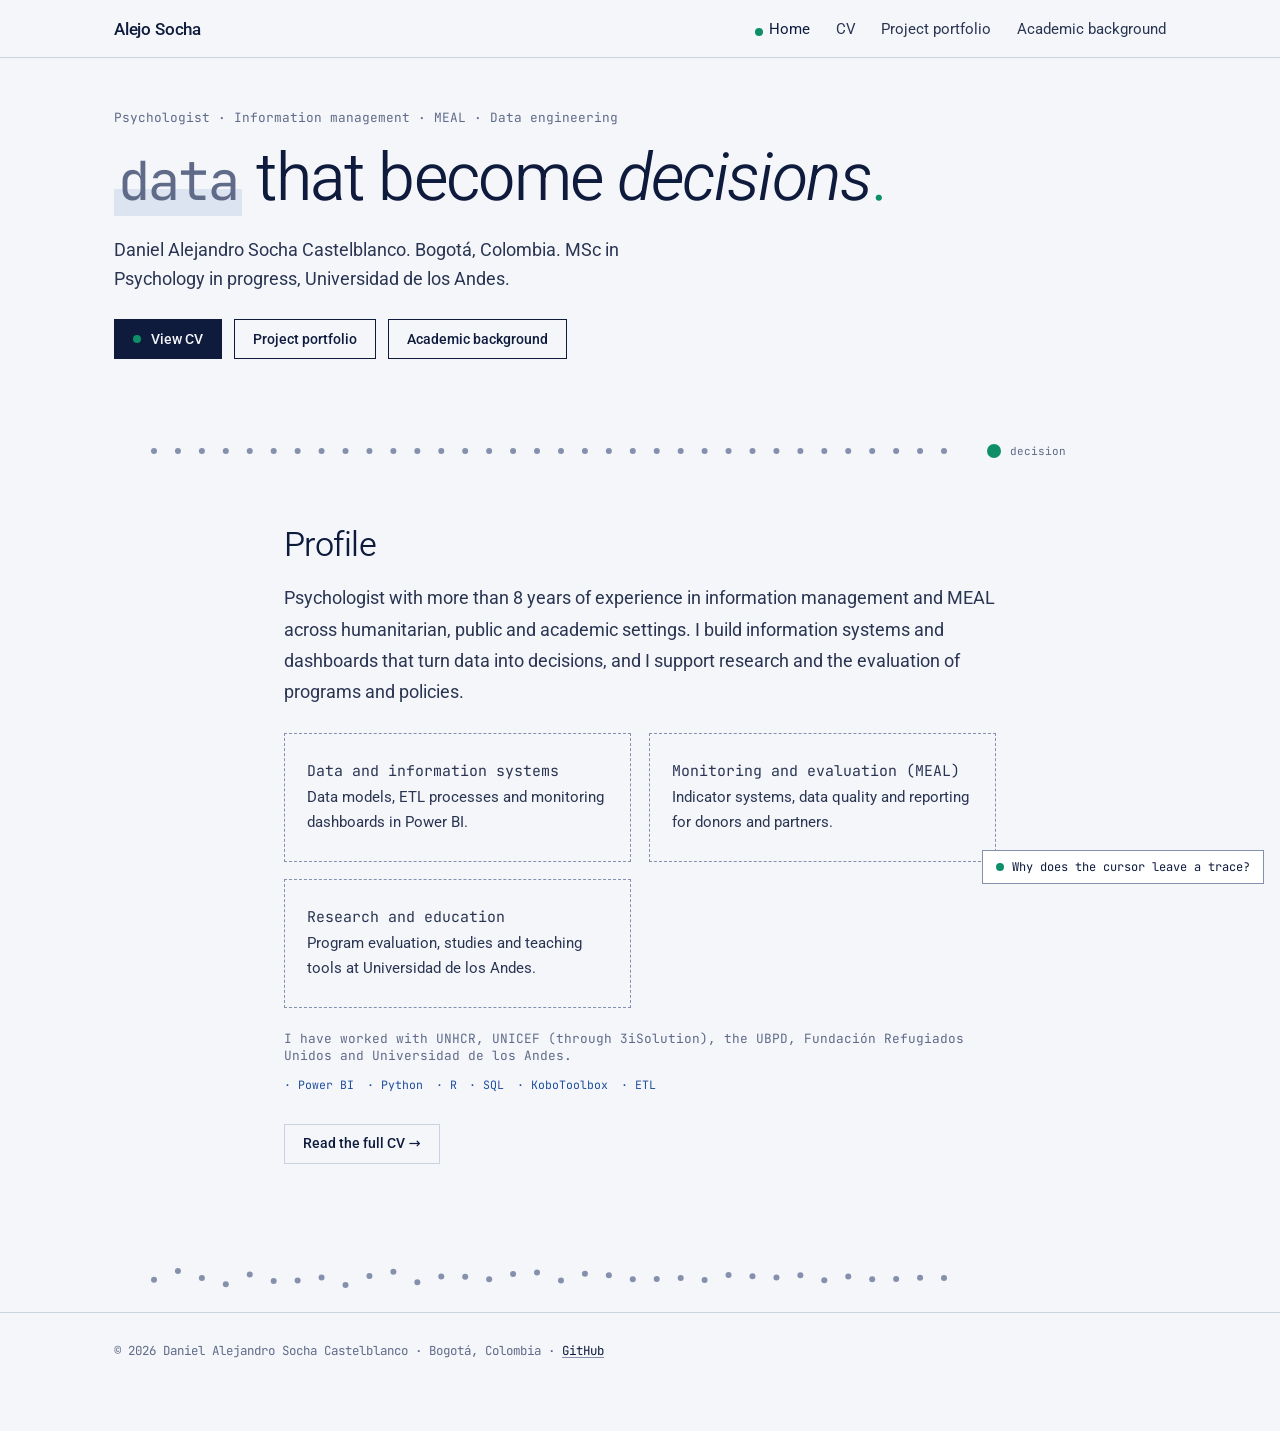
==== commit 932a1c25: "Remove serif font from home profile" ====
--- a/index.html
+++ b/index.html
@@ -13,7 +13,7 @@
 </div></div></section><main>
 <div class="wrap" style="max-width:760px">
 <h2>Profile</h2>
-<p style="font-family:Georgia,serif;font-size:1.12rem;line-height:1.75">Psychologist with more than 8 years of experience in information management and MEAL across humanitarian, public and academic settings. I build information systems and dashboards that turn data into decisions, and I support research and the evaluation of programs and policies.</p>
+<p style="font-size:1.12rem;line-height:1.75">Psychologist with more than 8 years of experience in information management and MEAL across humanitarian, public and academic settings. I build information systems and dashboards that turn data into decisions, and I support research and the evaluation of programs and policies.</p>
 
 <div class="cards" style="margin-top:1.6rem">
   <div class="card"><p class="label">Data and information systems</p><p>Data models, ETL processes and monitoring dashboards in Power BI.</p></div>
--- a/style.css
+++ b/style.css
@@ -1,21 +1,21 @@
-@import url("https://fonts.googleapis.com/css2?family=Fraunces:ital,opsz,wght@0,9..144,300..500;1,9..144,300..500&family=Inter:wght@400;500&family=JetBrains+Mono:wght@400&display=swap");
+@import url("https://fonts.googleapis.com/css2?family=Roboto:ital,wght@0,300..500;1,300..500&family=JetBrains+Mono:wght@400&display=swap");
 :root{
   --navy:#0E1B3D; --navy-2:#16264f; --bg:#F4F6FA; --card:#FFFFFF; --line:#CAD2E1; --dash:#8591AC;
   --fg:#0E1B3D; --muted:#2A3552; --soft:#5F6B88; --acc:#0E8F68; --acc2:#0A6F51; --hl:#DCE3F1;
   --green:#0E8F68; --red:#A8322F; --gold:#B7791F; --blue:#1F4E9E;
-  --serif:"Fraunces",Georgia,"Times New Roman",serif; --sans:"Inter",system-ui,Arial,sans-serif; --mono:"JetBrains Mono",ui-monospace,Menlo,monospace;
+  --display:"Roboto",system-ui,Arial,sans-serif; --sans:"Roboto",system-ui,Arial,sans-serif; --mono:"JetBrains Mono",ui-monospace,Menlo,monospace;
 }
 @media (prefers-color-scheme:dark){
   :root{--bg:#0A1226; --card:#101A35; --line:#26324e; --dash:#4A5B80; --fg:#ECEFF7; --muted:#C3CBDC; --soft:#97A2BC; --navy:#060B18; --navy-2:#16213b; --acc:#2FC594; --acc2:#5ED6AE; --hl:#1B2847; --green:#2FC594; --red:#ff7a72; --blue:#7DB0F0}
 }
 *{box-sizing:border-box}
-html{scroll-behavior:smooth}
+html{scroll-behavior:smooth;scroll-padding-top:5.5rem}
 body{margin:0;background:var(--bg);color:var(--muted);font-family:var(--sans);line-height:1.65;font-size:16px;-webkit-font-smoothing:antialiased}
 a{color:var(--fg);text-decoration:underline;text-decoration-color:var(--dash);text-underline-offset:.2em} a:hover{text-decoration-color:var(--acc);color:var(--acc2)}
 .wrap{max-width:1100px;margin:0 auto;padding:0 1.5rem}
-header.nav{background:var(--bg);color:var(--fg)}
-header.nav .wrap{display:flex;justify-content:space-between;align-items:center;flex-wrap:wrap;gap:.4rem 1.5rem;padding-top:1.4rem;padding-bottom:1.2rem}
-.brand{font:500 1.05rem var(--serif);letter-spacing:-.01em;color:var(--fg);text-decoration:none}
+header.nav{position:sticky;top:0;z-index:30;background:var(--bg);color:var(--fg);border-bottom:1px solid var(--line)}
+header.nav .wrap{display:flex;justify-content:space-between;align-items:center;flex-wrap:wrap;gap:.4rem 1.5rem;padding-top:1rem;padding-bottom:.9rem}
+.brand{font:500 1.05rem var(--display);letter-spacing:-.01em;color:var(--fg);text-decoration:none}
 .brand:hover{text-decoration:none;color:var(--fg)}
 .nav ul{list-style:none;display:flex;gap:1.6rem;margin:0;padding:0;flex-wrap:wrap}
 .nav li a{position:relative;color:var(--muted);font-size:.92rem;text-decoration:none;padding-bottom:.1rem}
@@ -25,7 +25,7 @@
 .hero{background:var(--bg);color:var(--fg);padding:3.2rem 0 3.6rem}
 .hero .wrap{display:grid;grid-template-columns:1.5fr 1fr;gap:3rem;align-items:end}
 .eyebrow{font:400 .8rem var(--mono);letter-spacing:0;text-transform:none;color:var(--soft);margin:0 0 1.1rem}
-h1{font-family:var(--serif);font-weight:340;font-optical-sizing:auto;font-variation-settings:"opsz" 72;font-size:clamp(2.4rem,5.4vw,4.1rem);line-height:1.04;letter-spacing:-.025em;margin:0 0 1.2rem;color:var(--fg)}
+h1{font-family:var(--display);font-weight:340;font-size:clamp(2.4rem,5.4vw,4.1rem);line-height:1.04;letter-spacing:-.025em;margin:0 0 1.2rem;color:var(--fg)}
 h1 em{font-style:italic}
 h1 .raw{font:400 .82em var(--mono);letter-spacing:-.04em;color:var(--soft);background:linear-gradient(transparent 62%,var(--hl) 62%);padding:0 .08em}
 h1 .dec{color:var(--acc)}
@@ -39,12 +39,12 @@
 .btn.solid:hover::before{background:#fff}
 .stats{display:grid;grid-template-columns:1fr 1fr;gap:.9rem}
 .stat{background:transparent;border:1px dashed var(--dash);border-radius:0;padding:.9rem 1rem}
-.stat b{display:block;font:340 2rem/1.1 var(--serif);color:var(--fg);letter-spacing:-.02em}
+.stat b{display:block;font:340 2rem/1.1 var(--display);color:var(--fg);letter-spacing:-.02em}
 .stat span{font-size:.78rem;color:var(--soft);line-height:1.35;display:block;margin-top:.3rem}
 main{padding:2.5rem 0 4rem}
-h2{font-family:var(--serif);font-weight:340;font-optical-sizing:auto;font-size:clamp(1.6rem,3vw,2.1rem);letter-spacing:-.015em;line-height:1.15;margin:3rem 0 1.1rem;color:var(--fg)}
+h2{font-family:var(--display);font-weight:340;font-size:clamp(1.6rem,3vw,2.1rem);letter-spacing:-.015em;line-height:1.15;margin:3rem 0 1.1rem;color:var(--fg)}
 h2:first-child{margin-top:0}
-h3{font-family:var(--serif);font-weight:400;font-size:1.2rem;letter-spacing:-.005em;margin:0 0 .3rem;color:var(--fg)}
+h3{font-family:var(--display);font-weight:400;font-size:1.2rem;letter-spacing:-.005em;margin:0 0 .3rem;color:var(--fg)}
 .label{font:400 .72rem var(--mono);letter-spacing:0;text-transform:none;color:var(--soft);margin:0 0 .5rem}
 .cards{display:grid;grid-template-columns:repeat(auto-fit,minmax(280px,1fr));gap:1.1rem}
 .card{background:transparent;border:1px dashed var(--dash);border-radius:0;padding:1.3rem 1.4rem;transition:border-color .2s,background .2s}
@@ -75,13 +75,15 @@
 table{border-collapse:collapse;width:100%;font-size:.88rem;background:var(--card)}
 th{background:var(--navy);color:#fff;text-align:left;padding:.55rem .7rem;font:500 .78rem var(--sans)}
 td{padding:.55rem .7rem;border-top:1px solid var(--line);color:var(--muted)}
-footer{border-top:1px solid var(--line);padding:1.8rem 0;color:var(--soft);font:400 .78rem var(--mono)}
+footer{border-top:1px solid var(--line);padding:1.8rem 0 4.5rem;color:var(--soft);font:400 .78rem var(--mono)}
 ::selection{background:var(--acc);color:#fff}
 :focus-visible{outline:2px solid var(--acc);outline-offset:2px}
 @media(max-width:760px){
   .hero .wrap{grid-template-columns:1fr} 
   .tl>li{grid-template-columns:1fr;gap:.3rem}
   .flow{grid-template-columns:1fr}.flow .arrow{transform:rotate(90deg);justify-self:center}
-  .nav ul{gap:.4rem 1.2rem}.nav li a.active::before{display:none}.nav li a.active{border-bottom:2px solid var(--acc)}
+  html{scroll-padding-top:7rem}
+  header.nav .wrap{padding-top:.6rem;padding-bottom:.6rem;gap:.2rem 1rem}
+  .nav ul{gap:.3rem .8rem}.nav li a{font-size:.78rem}.nav li a.active::before{display:none}.nav li a.active{border-bottom:2px solid var(--acc)}
 }
 @media (prefers-reduced-motion:reduce){*{transition:none!important;scroll-behavior:auto!important}}
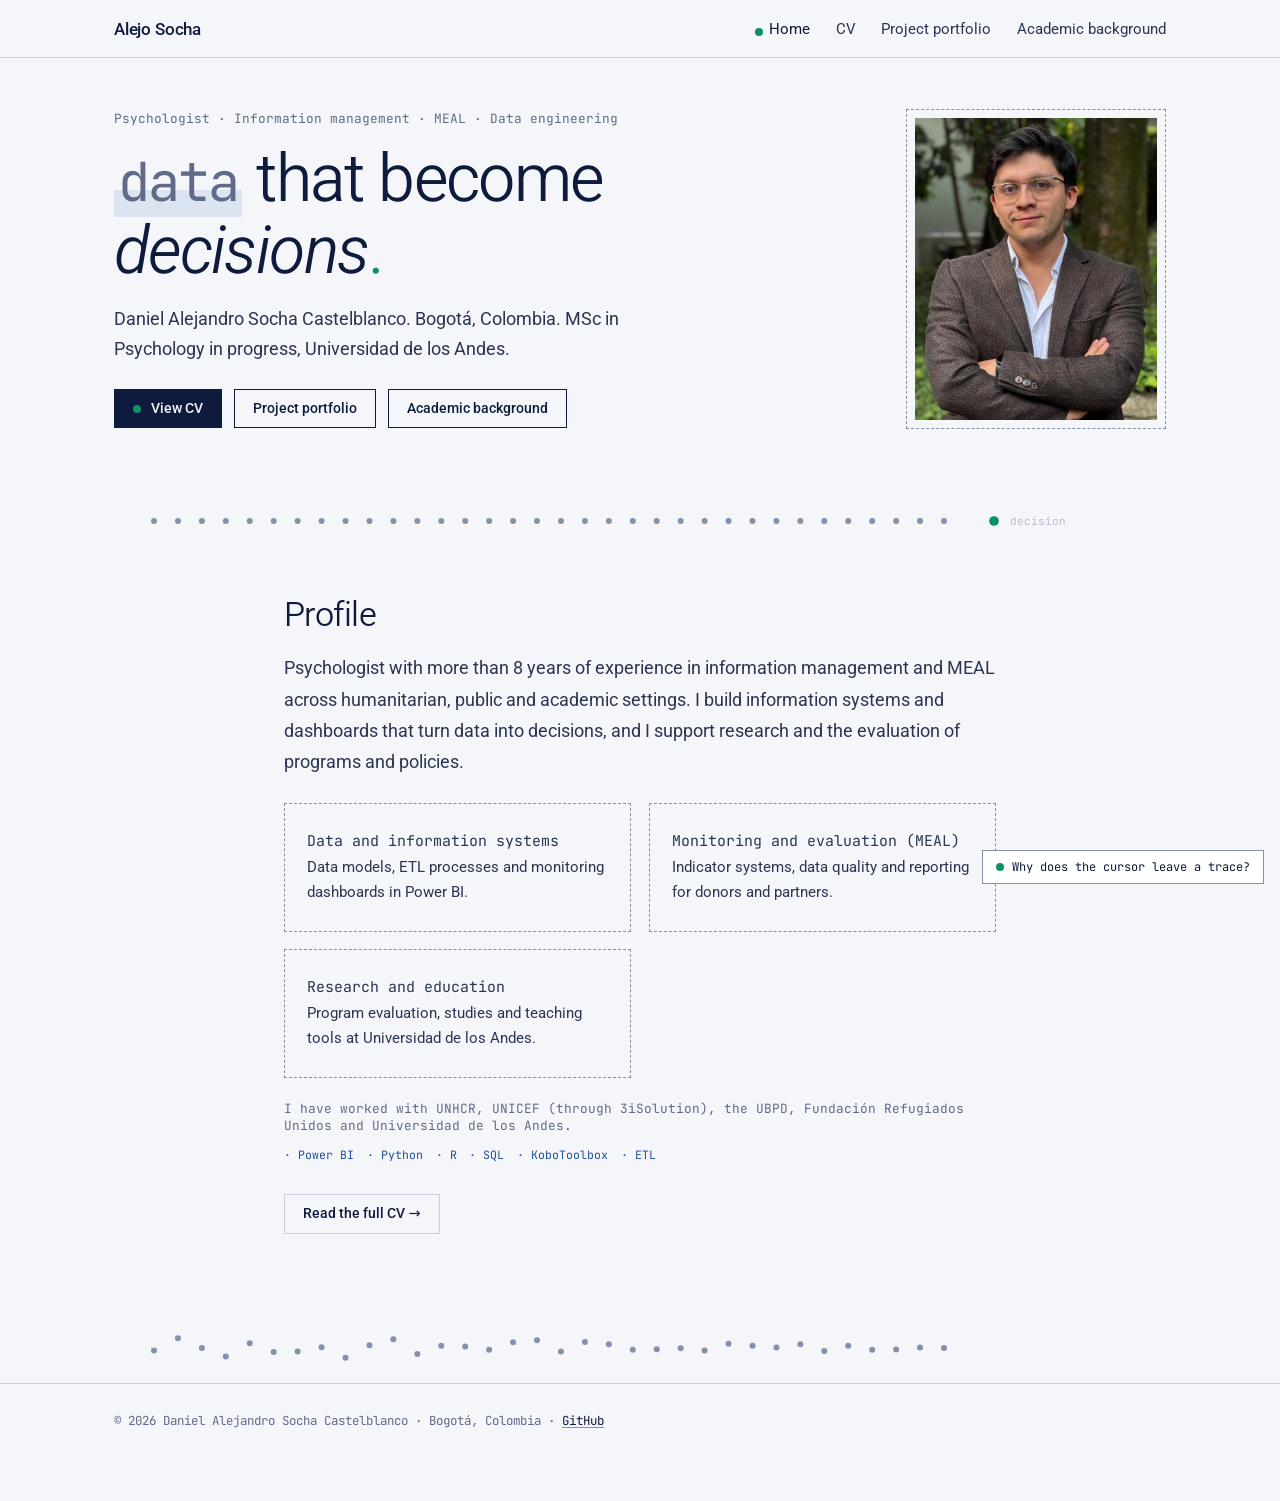
==== commit 5ff477d9: "Show profile photo on home" ====
--- a/index.html
+++ b/index.html
@@ -4,13 +4,15 @@
 <meta name="description" content="Daniel Alejandro Socha Castelblanco: psychologist, information management, MEAL and data engineering specialist in humanitarian and development settings.">
 <link rel="stylesheet" href="style.css"></head><body>
 <header class="nav"><div class="wrap"><a class="brand" href="index.html">Alejo Socha</a><nav><ul><li><a href="index.html" class="active">Home</a></li><li><a href="cv.html">CV</a></li><li><a href="proyectos.html">Project portfolio</a></li><li><a href="tesis.html">Academic background</a></li></ul></nav></div></header>
-<section class="hero"><div class="wrap" style="grid-template-columns:1fr">
+<section class="hero"><div class="wrap hero-with-photo">
 <div>
 <p class="eyebrow">Psychologist · Information management · MEAL · Data engineering</p>
 <h1><span class="raw">data</span> that become <em>decisions</em><span class="dec">.</span></h1>
 <p class="lead">Daniel Alejandro Socha Castelblanco. Bogotá, Colombia. MSc in Psychology in progress, Universidad de los Andes.</p>
 <div class="btns"><a class="btn solid" href="cv.html">View CV</a><a class="btn" href="proyectos.html">Project portfolio</a><a class="btn" href="tesis.html">Academic background</a></div>
-</div></div></section><main>
+</div>
+<figure class="hero-photo"><img src="img/WhatsApp%20Image%202026-11-25%20at%201.35.46%20PM.jpeg" alt="Portrait of Daniel Alejandro Socha Castelblanco" width="636" height="1063"></figure>
+</div></section><main>
 <div class="wrap" style="max-width:760px">
 <h2>Profile</h2>
 <p style="font-size:1.12rem;line-height:1.75">Psychologist with more than 8 years of experience in information management and MEAL across humanitarian, public and academic settings. I build information systems and dashboards that turn data into decisions, and I support research and the evaluation of programs and policies.</p>
--- a/style.css
+++ b/style.css
@@ -87,3 +87,9 @@
   .nav ul{gap:.3rem .8rem}.nav li a{font-size:.78rem}.nav li a.active::before{display:none}.nav li a.active{border-bottom:2px solid var(--acc)}
 }
 @media (prefers-reduced-motion:reduce){*{transition:none!important;scroll-behavior:auto!important}}
+
+/* Home photo */
+.hero .wrap.hero-with-photo{grid-template-columns:minmax(0,1fr) 260px;align-items:center}
+.hero-photo{margin:0;padding:.5rem;border:1px dashed var(--dash)}
+.hero-photo img{display:block;width:100%;height:auto;aspect-ratio:4/5;object-fit:cover;object-position:50% 12%}
+@media (max-width:760px){.hero .wrap.hero-with-photo{grid-template-columns:1fr;gap:1.6rem}.hero-photo{order:-1;width:190px;justify-self:center}}
